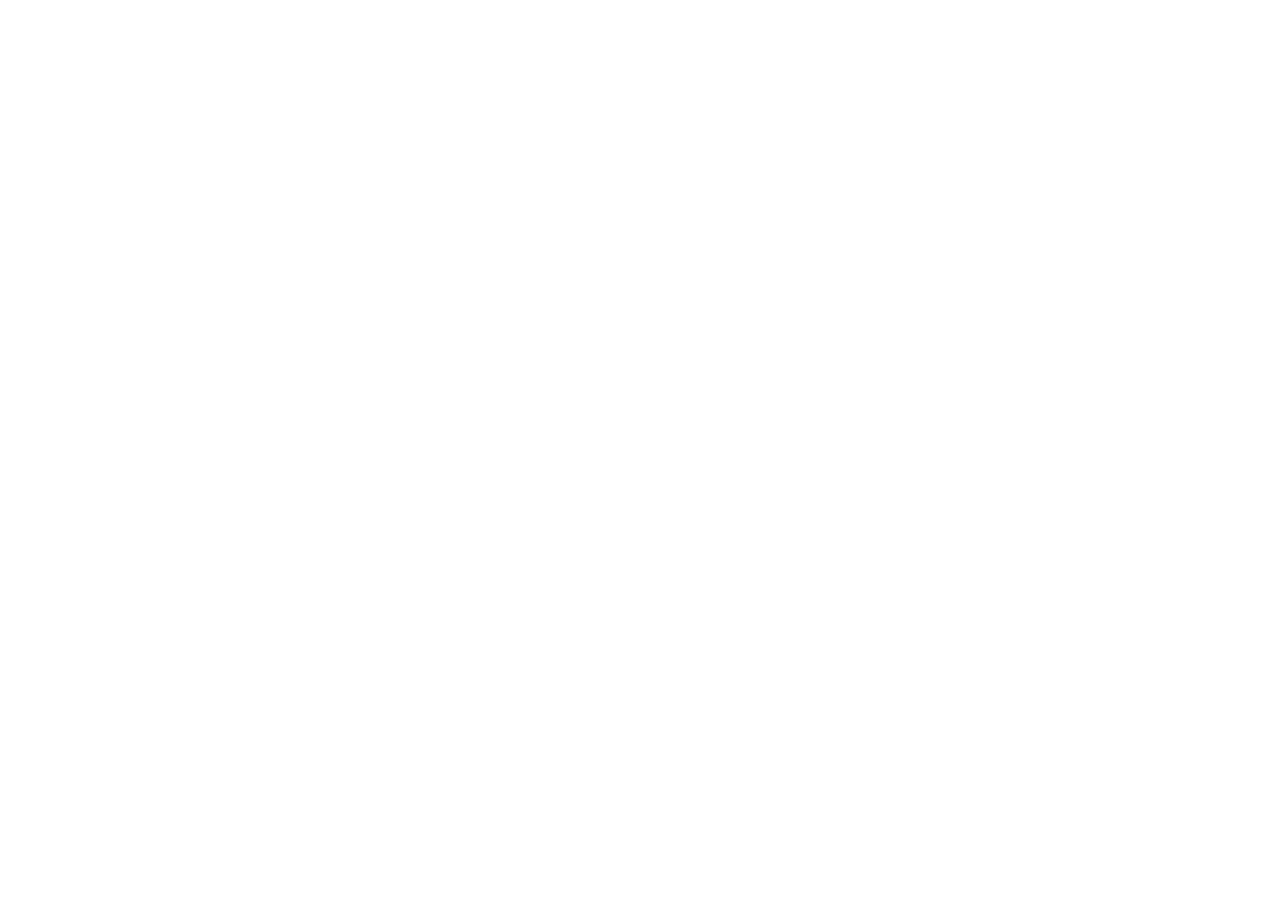
==== digital-collection/index.html @ b351100f "initial commit" ====
<!DOCTYPE html>
<html lang="en">

    <head>
        <meta charset="UTF-8">
        <meta name="viewport" content="width=device-width, initial-scale=1.0">
        <link rel="stylesheet" href="style.css">
        <title>Homepage</title>
    </head>

    <body>
        <script src="script.js"></script>
    </body>

</html>
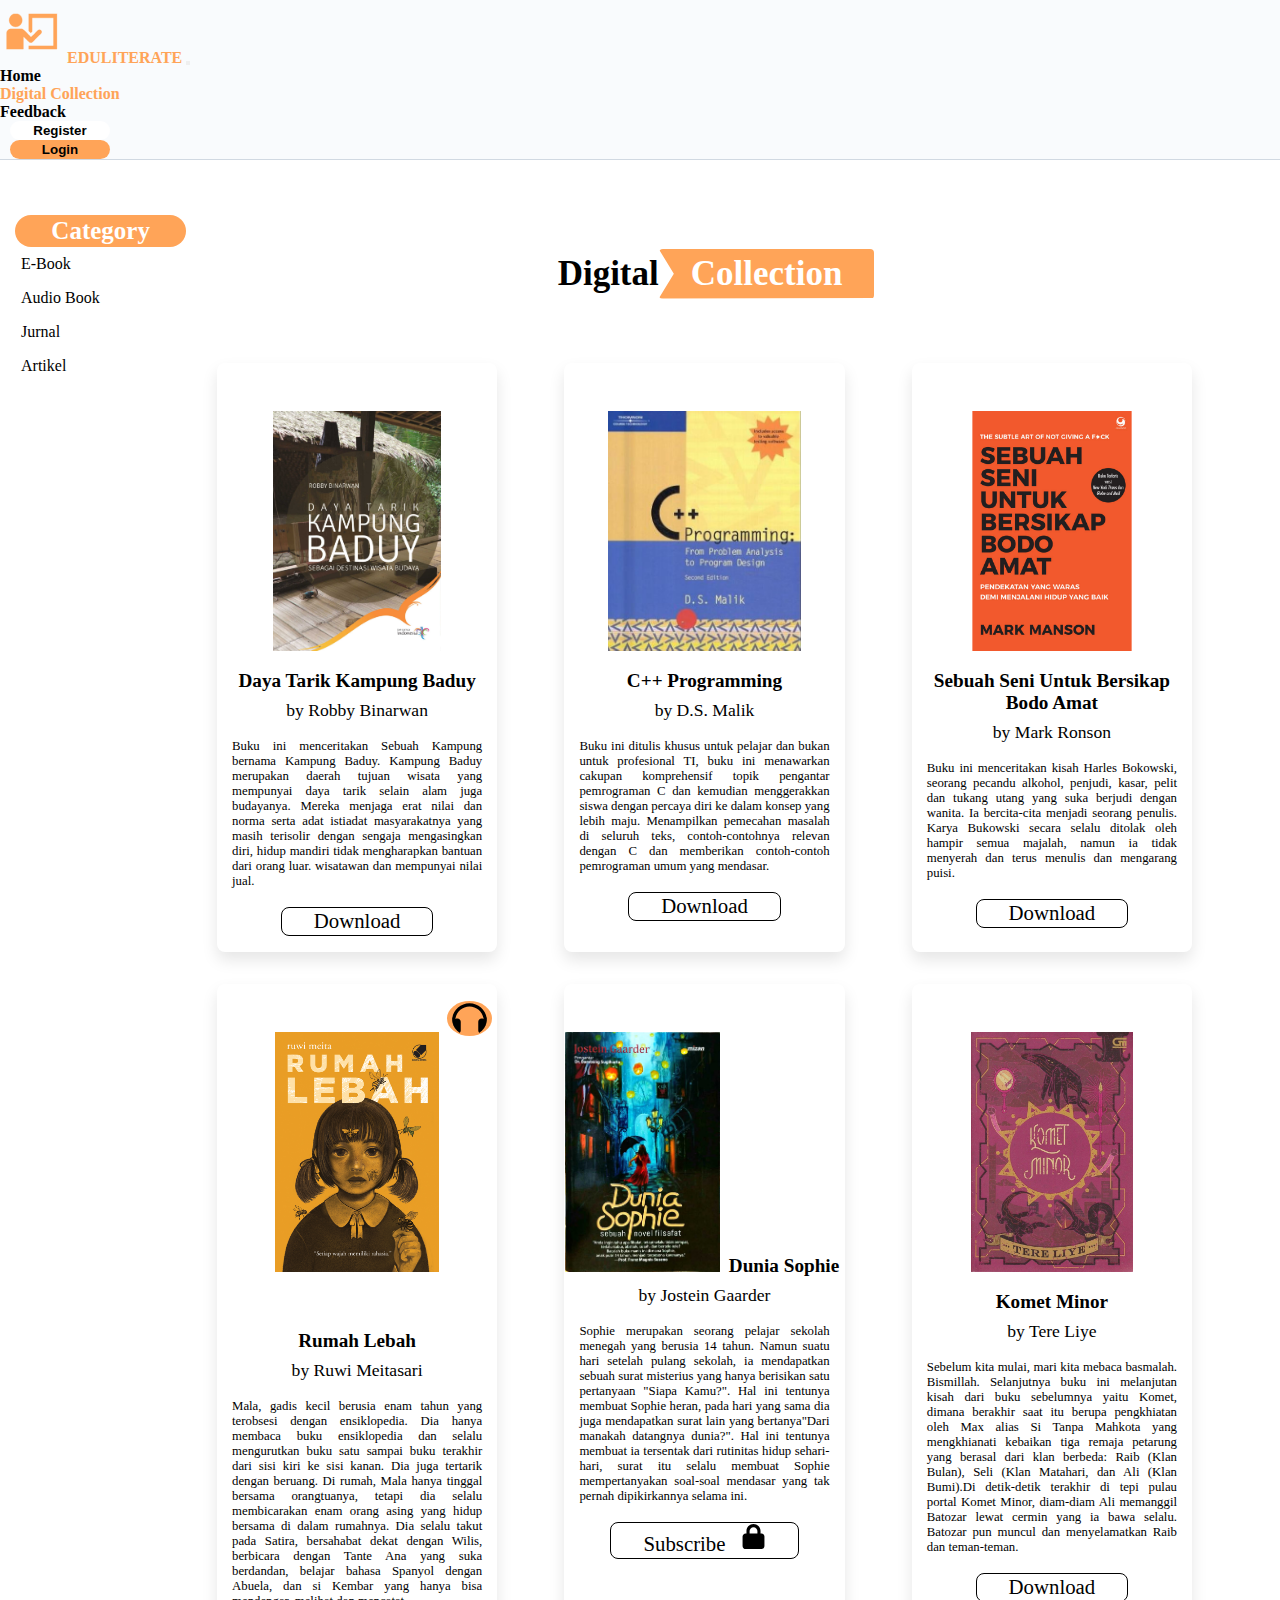
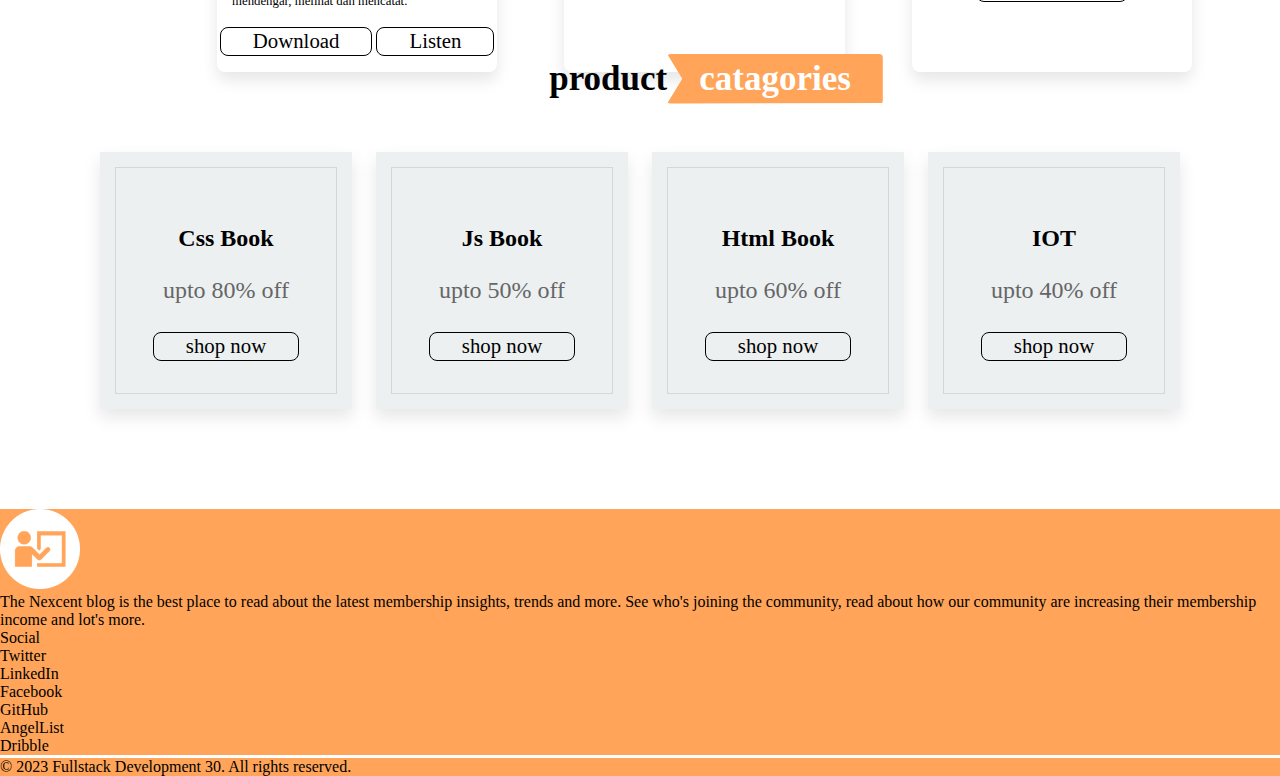
==== commit f5119120: "merubah design awal, merapihkan bagian digital collection, merapihkan bagian category, menambahkan g" ====
--- a/digital-collection/index.html
+++ b/digital-collection/index.html
@@ -4,12 +4,227 @@
     <head>
         <meta charset="UTF-8">
         <meta name="viewport" content="width=device-width, initial-scale=1.0">
+        <title>Eduliterate</title>
+        <link href="https://cdn.jsdelivr.net/npm/bootstrap@5.2.3/dist/css/bootstrap.min.css" rel="stylesheet"
+            integrity="sha384-rbsA2VBKQhggwzxH7pPCaAqO46MgnOM80zW1RWuH61DGLwZJEdK2Kadq2F9CUG65" crossorigin="anonymous">
         <link rel="stylesheet" href="style.css">
-        <title>Homepage</title>
+
     </head>
 
     <body>
-        <script src="script.js"></script>
+        <!-- Navbar -->
+        <nav class="navbar navbar-expand-lg navbar-light bg-navbar px-4">
+            <img src="./assets/img/logo.png" class="logo me-2">
+            <a class="logo-text navbar-brand" href="#">EDULITERATE</a>
+            <button class="navbar-toggler" type="button" data-bs-toggle="collapse" data-bs-target="#navbarNav"
+                aria-controls="navbarNav" aria-expanded="false" aria-label="Toggle navigation">
+                <span class="navbar-toggler-icon"></span>
+            </button>
+            <div class="collapse navbar-collapse ms-4" id="navbarNav">
+                <ul class="navbar-nav">
+                    <li class="nav-item">
+                        <a class="nav-link navigation" href="#">Home</a>
+                    </li>
+                    <li class="nav-item">
+                        <a class="nav-link navigation active" href="#">Digital Collection</a>
+                    </li>
+                    <li class="nav-item">
+                        <a class="nav-link navigation" href="#">Feedback</a>
+                    </li>
+                </ul>
+                <!-- Move the buttons to the right -->
+                <ul class="navbar-nav ms-auto">
+                    <li class="nav-item">
+                        <button class="button-white" href="#">Register</button>
+                    </li>
+                    <li class="nav-item">
+                        <button class="button-orange" href="#">Login</button>
+                    </li>
+                </ul>
+            </div>
+        </nav>
+        <!--Category-->
+        <section class="section-body">
+            <ul>
+                <h4>
+                    <span>Category</span>
+                </h4>
+                <li><a href="#E-book">E-Book</a></li>
+                <li><a href="#Audio Book">Audio Book</a></li>
+                <li><a href="#Jurnal">Jurnal</a></li>
+                <li><a href="#Artikel">Artikel</a></li>
+            </ul>
+        </section>
+        <!--Product-->
+
+        <section class="product" id="product">
+            <h1 class="heading">Digital<span>Collection</span></h1>
+            <div class="product-slider">
+                <div class="wrapper">
+                    <div class="box">
+                        <img src="./assets/img/book-daya-tarik-kampung-baduy.jpg" alt="">
+                        <h3>Daya Tarik Kampung Baduy</h3>
+                        <div class="price">by Robby Binarwan</div>
+                        <div class="description">
+                            <span>Buku ini menceritakan Sebuah Kampung bernama Kampung Baduy. Kampung Baduy
+                                merupakan daerah tujuan wisata yang mempunyai daya tarik
+                                selain alam juga budayanya. Mereka menjaga erat nilai dan norma serta adat istiadat
+                                masyarakatnya yang masih terisolir dengan sengaja mengasingkan diri, hidup mandiri tidak
+                                mengharapkan bantuan dari orang luar.
+                                wisatawan dan mempunyai nilai jual.</span>
+                        </div>
+                        <div class=""></div>
+                        <a href="#" class="btn">Download</a>
+                    </div>
+                    <div class="box">
+                        <img src="./assets/img/book-c++.jpg" alt="">
+                        <h3>C++ Programming</h3>
+                        <div class="price">by D.S. Malik</div>
+                        <div class="description">
+                            <span> Buku ini ditulis khusus untuk pelajar dan bukan untuk profesional TI, buku ini
+                                menawarkan cakupan komprehensif topik pengantar pemrograman C dan kemudian menggerakkan
+                                siswa dengan percaya diri ke dalam konsep yang
+                                lebih maju. Menampilkan pemecahan masalah di seluruh teks, contoh-contohnya relevan
+                                dengan C dan memberikan contoh-contoh pemrograman umum yang mendasar. </span>
+                        </div>
+                        <a href="#" class="btn">Download</a>
+                    </div>
+                    <div class="box">
+                        <img src="./assets/img/buku-bodo-amat.png" alt="">
+                        <h3>Sebuah Seni Untuk Bersikap Bodo Amat</h3>
+                        <div class="price">by Mark Ronson</div>
+                        <div class="description">
+                            <span> Buku ini menceritakan kisah Harles Bokowski, seorang pecandu alkohol, penjudi, kasar,
+                                pelit dan tukang utang yang suka berjudi dengan wanita. Ia bercita-cita menjadi seorang
+                                penulis. Karya Bukowski secara selalu ditolak oleh hampir semua majalah, namun ia tidak
+                                menyerah dan terus menulis dan mengarang puisi.</span>
+                        </div>
+                        <a href="#" class="btn">Download</a>
+                    </div>
+                </div>
+            </div>
+            <div class="product-slider">
+                <div class="wrapper">
+                    <div class="box">
+                        <img src="./assets/img/buku-rumah-lebah.jpg" alt="">
+                        <div class="logo-audiobook">
+                            <img src="./assets/img/headphones-solid.svg" alt="">
+                        </div>
+                        <h3>Rumah Lebah</h3>
+                        <div class="price">by Ruwi Meitasari</div>
+                        <div class="description">
+                            <span> Mala, gadis kecil berusia enam tahun yang terobsesi dengan ensiklopedia. Dia hanya
+                                membaca buku ensiklopedia dan selalu mengurutkan buku satu sampai buku terakhir dari
+                                sisi kiri ke sisi kanan. Dia juga tertarik dengan beruang.
+                                Di rumah, Mala hanya tinggal bersama orangtuanya, tetapi dia selalu membicarakan enam
+                                orang asing yang hidup bersama di dalam rumahnya. Dia selalu takut pada Satira,
+                                bersahabat dekat dengan Wilis, berbicara dengan Tante Ana yang suka berdandan, belajar
+                                bahasa Spanyol dengan Abuela, dan si Kembar yang hanya bisa mendengar, melihat dan
+                                mencatat.</span>
+                        </div>
+                        <a href="#" class="btn">Download</a>
+                        <a href="#" class="btn">Listen</a>
+                    </div>
+                    <div class="box">
+                        <img src="./assets/img/buku-dunia-sophie.jpg" alt="">
+                        <h3>Dunia Sophie</h3>
+                        <div class="price">by Jostein Gaarder</div>
+                        <div class="description">
+                            <span> Sophie merupakan seorang pelajar sekolah menegah yang berusia 14 tahun. Namun suatu
+                                hari setelah pulang sekolah, ia mendapatkan sebuah surat misterius yang hanya berisikan
+                                satu pertanyaan "Siapa Kamu?". Hal ini tentunya membuat Sophie heran, pada hari yang
+                                sama dia juga mendapatkan surat lain yang bertanya"Dari manakah datangnya dunia?". Hal
+                                ini tentunya membuat ia tersentak dari rutinitas hidup sehari-hari, surat itu selalu
+                                membuat Sophie mempertanyakan soal-soal mendasar yang tak pernah dipikirkannya selama
+                                ini.</span>
+                        </div>
+                        <a href="#" class="btn">Subscribe<span id="subs-button"><img src="./assets/img/lock-solid.svg"
+                                    alt=""></span></a>
+                    </div>
+                    <div class="box">
+                        <img src="./assets/img/buku-komet-minor.jpg" alt="">
+                        <h3>Komet Minor</h3>
+                        <div class="price">by Tere Liye</div>
+                        <div class="description">
+                            <span> Sebelum kita mulai, mari kita mebaca basmalah. Bismillah. Selanjutnya buku ini
+                                melanjutan kisah dari buku sebelumnya yaitu Komet, dimana berakhir saat itu berupa
+                                pengkhiatan oleh Max alias Si Tanpa Mahkota yang mengkhianati kebaikan tiga remaja
+                                petarung yang berasal dari klan berbeda: Raib (Klan Bulan), Seli (Klan Matahari, dan Ali
+                                (Klan Bumi).Di detik-detik terakhir di tepi pulau portal Komet Minor, diam-diam Ali
+                                memanggil Batozar lewat cermin yang ia bawa selalu. Batozar pun muncul dan menyelamatkan
+                                Raib dan teman-teman.</span>
+                        </div>
+                        <a href="#" class="btn">Download</a>
+                    </div>
+                </div>
+            </div>
+            </div>
+        </section>
+        <!--Product Categories-->
+        <section class="catagories" id="catagories">
+            <h1 class="heading">product<span>catagories</span></h1>
+            <div class="box-container">
+                <div class="box">
+                    <img src="image/01.png" alt="">
+                    <h3>Css Book</h3>
+                    <p>upto 80% off</p>
+                    <a href="#" class="btn">shop now</a>
+                </div>
+                <div class="box">
+                    <img src="image/02.png" alt="">
+                    <h3>Js Book</h3>
+                    <p>upto 50% off</p>
+                    <a href="#" class="btn">shop now</a>
+                </div>
+                <div class="box">
+                    <img src="image/03.png" alt="">
+                    <h3>Html Book</h3>
+                    <p>upto 60% off</p>
+                    <a href="#" class="btn">shop now</a>
+                </div>
+                <div class="box">
+                    <img src="image/04.png" alt="">
+                    <h3>IOT</h3>
+                    <p>upto 40% off</p>
+                    <a href="#" class="btn">shop now</a>
+                </div>
+            </div>
+        </section>
+        <!--Footer-->
+        <footer>
+            <div class="container-fluid footer pt-5 px-5">
+                <div class="row mb-5">
+                    <div class="col-auto">
+                        <img class="img-fluid" src="assets/img/avatars.png">
+                    </div>
+                    <div class="col-lg-4 mt-2">
+                        <p class="text-white">The Nexcent blog is the best place to read about the latest membership
+                            insights, trends and more. See who's joining the community, read about how our community are
+                            increasing their membership income and lot's more.​</p>
+                    </div>
+                    <div class="col-lg-auto text-white ms-auto me-5">
+                        <div>Social</div>
+                        <div>Twitter</div>
+                        <div>LinkedIn</div>
+                        <div>Facebook</div>
+                        <div>GitHub</div>
+                        <div>AngelList</div>
+                        <div>Dribble</div>
+                    </div>
+                </div>
+                <hr style="background-color: white; height: 3px; border: none;">
+                <div class="row">
+                    <div class="col text-left text-white">
+                        <p>© 2023 Fullstack Development 30. All rights reserved.</p>
+                    </div>
+                </div>
+            </div>
+
+            <!-- Bootstrap JS and jQuery -->
+            <script src="https://cdn.jsdelivr.net/npm/bootstrap@5.2.3/dist/js/bootstrap.bundle.min.js"
+                integrity="sha384-kenU1KFdBIe4zVF0s0G1M5b4hcpxyD9F7jL+jjXkk+Q2h455rYXK/7HAuoJl+0I4"
+                crossorigin="anonymous"></script>
+        </footer>
     </body>
 
 </html>--- a/digital-collection/style.css
+++ b/digital-collection/style.css
@@ -0,0 +1,288 @@
+/* Navbar */
+.logo {
+    max-width: 100px;
+}
+
+.logo-text {
+    font-weight: bold;
+    color: #FFA458 !important;
+}
+
+.button-orange {
+    background-color: #FFA458;
+    border-radius: 50px;
+    padding: 2px 20px;
+    min-width: 100px;
+    border: 0;
+    font-weight: bold;
+    margin: 0 10px;
+}
+
+.bg-orange {
+    background-color: #FFA458;
+    border: none;
+}
+
+.button-orange:hover {
+    background-color: #ef7919;
+}
+
+.button-white {
+    background-color: #FFFFFF;
+    border-radius: 50px;
+    padding: 2px 20px;
+    min-width: 100px;
+    border: 0;
+    font-weight: bold;
+    margin: 0 10px;
+}
+
+.navigation {
+    color: #000000;
+    font-weight: bold;
+}
+
+.active {
+    color: #FFA458 !important;
+}
+
+.image-center {
+    width: 70%;
+}
+
+.bg-navbar {
+    background-color: #F9FBFD;
+    border-bottom: 1px solid #D1D9E2;
+}
+
+/* Category*/
+.section-body{
+    padding-top: 55px;
+    padding-left: 5px;
+}
+.section-body h4{
+    font-size: 25px;
+    background-color: #FFA458;
+    border-radius: 50px;
+    padding: 2px 15px;
+    min-width: 100px;
+    border: 0;
+    font-weight: bold;
+    margin: 0 10px;
+    text-align: center;
+    color: #FFFFFF;
+}
+.section-body ul {
+    list-style-type: none;
+    width: 15%;
+    position: relative;
+    height: auto;
+}
+  
+  .section-body  li a {
+    display: inline-block;
+    color: #000;
+    padding: 8px 16px;
+    text-decoration: none;
+  }
+  
+  .section-body li a.active {
+    background-color: #04AA6D;
+    color: white;
+  }
+  
+  .section-body li a:hover {
+    color: #FFA458;
+  }
+/* Product */
+@font-face {
+    font-family: 'iran_sans_medi';
+    src: url('../Fonts/iran_sans_medi.woff') format('woff');
+    font-family:iran_sans_light;
+}
+*{
+    margin: 0;
+    padding: 0;
+}
+ul{
+    list-style: none;
+}
+a{
+    text-decoration: none;
+}
+.container{
+    position: relative;
+    margin: -170px 72px;
+    padding: 0px 25px;
+}
+.heading{
+    text-align: center;
+    position: relative;
+    margin: -150px -152px 0px 0px;
+    padding: 1rem 0;
+    padding-bottom: 3rem;
+    font-size: 35px;
+    color: #000;
+}
+.heading span{
+    background-color: #FFA458;
+    color: #fff;
+    display: inline-block;
+    padding: .3rem 2rem;
+    border-radius: 4px;
+    clip-path: polygon(100% 0,100% 50%,100% 99%,0% 100%,7% 50%,0% 0%);
+}
+.btn{
+    margin: 0.5rem 0rem 1rem 0rem;
+    display: inline-block;
+    padding: .1rem 2rem;
+    font-size: 1.3rem;
+    border-radius: .5rem;
+    border: .1rem solid #000;
+    color: #000;
+    cursor: pointer;
+    background: none;
+    position:unset;
+}
+.btn:hover{
+    background-color: orangered;
+    color: #fff;
+    border: .1rem solid #fff;
+}
+.product .product-slider{
+    margin: 0px 20px 0px 5px;
+    padding: 1rem;
+}
+.product .product-slider:first-child{
+    margin-bottom: 2rem;
+}
+.product{
+    margin: 100px;
+    margin-top: -100px;
+}
+.wrapper{
+    display: grid;
+    grid-template-columns: repeat(auto-fit,minmax(20rem,1fr));
+    gap: 1.2rem;
+}
+.product .product-slider .box{
+    background-color: #fff;
+    border-radius: .5rem;
+    text-align: center;
+    margin: 0rem -3rem 0rem 6rem;
+    padding: 3rem 0rem 0rem 0rem;
+    outline: .0rem solid rgba(0, 0, 0, .1);
+    outline-offset: -1rem;
+    text-align: center;
+    box-shadow:0 .5rem 1rem rgba(0, 0, 0, .1);
+    transition: .2s linear;
+}
+.product .product-slider .box:hover{
+    outline-offset: 0rem;
+    outline: .1rem solid #000;
+    background-color:#ffa257;
+}
+.product .product-slider .box img{
+    height: 15rem;
+    max-width: 15rem;
+}
+.product .product-slider .box  h3{
+    display: inline-block;
+    margin-top:15px;
+    padding: 0px 5px;
+    border-radius: 45px;
+    font-size: 1.2rem;
+    color: #000000;
+}
+.product .product-slider .box  .price{
+    font-size: 1.1rem;
+    columns: #666;
+    padding: .5rem 0;
+}
+.product .product-slider .box .description{
+    font-size: 0.8rem;
+    text-align:justify;
+    font-weight: 500;
+}
+.product .product-slider .box .description{
+    padding:10px 15px;
+}
+.product .product-slider .box .logo-audiobook img{
+    position: relative;
+    display: inline-block;
+    flex-shrink: 1;
+    background-color:#FFA458;
+    border-radius: 100%;
+    height:35px;
+    width: 35px;
+    bottom: 275px;
+    margin: 0px 230px;
+    padding:0px 5px;
+}
+.btn #subs-button img{
+width:25px;
+height: 25px;
+margin: 0px 0px 2px 5px;
+padding: 0px 0px 0px 10px;
+}
+
+
+/* catagaries */
+.catagories{
+    margin: 100px;
+    margin-top: -100px;
+}
+.catagories .box-container{
+    display: grid;
+    grid-template-columns: repeat(auto-fit,minmax(15rem,1fr));
+    gap: 1.5rem;
+}
+.catagories .box-container .box{
+    padding: 2rem 1rem;
+    background-color: #ecf0f1;
+    outline: .1rem solid rgba(0, 0, 0, .1);
+    outline-offset: -1rem;
+    text-align: center;
+    box-shadow:0 .5rem 1rem rgba(0, 0, 0, .1);
+}
+.catagories .box-container .box:hover{
+    outline: .1rem solid #000;
+    outline-offset: 0rem;
+}
+.catagories .box-container .box img{
+    margin: 1rem 0;
+    height: 10rem;
+}
+.catagories .box-container .box h3{
+    font-size: 1.5rem;
+    color: #000;
+    line-height: 1.5;
+}
+.catagories .box-container .box p{
+    font-size: 1.5rem;
+    color: #666;
+    line-height:1.5;
+    padding: 1rem 0;
+}
+/* Footer */
+.bottom-section {
+    background-image: url('../img/bg-bottom.png');
+    background-size: cover;
+    background-position: center;
+}
+
+.btn-bayar:hover {
+    background-color: #ef7919;
+}
+
+.footer {
+    background-color: #FFA458;
+}
+
+.content {
+    flex: 1;
+}
+
+.custom-padding {
+    padding: 50px;
+}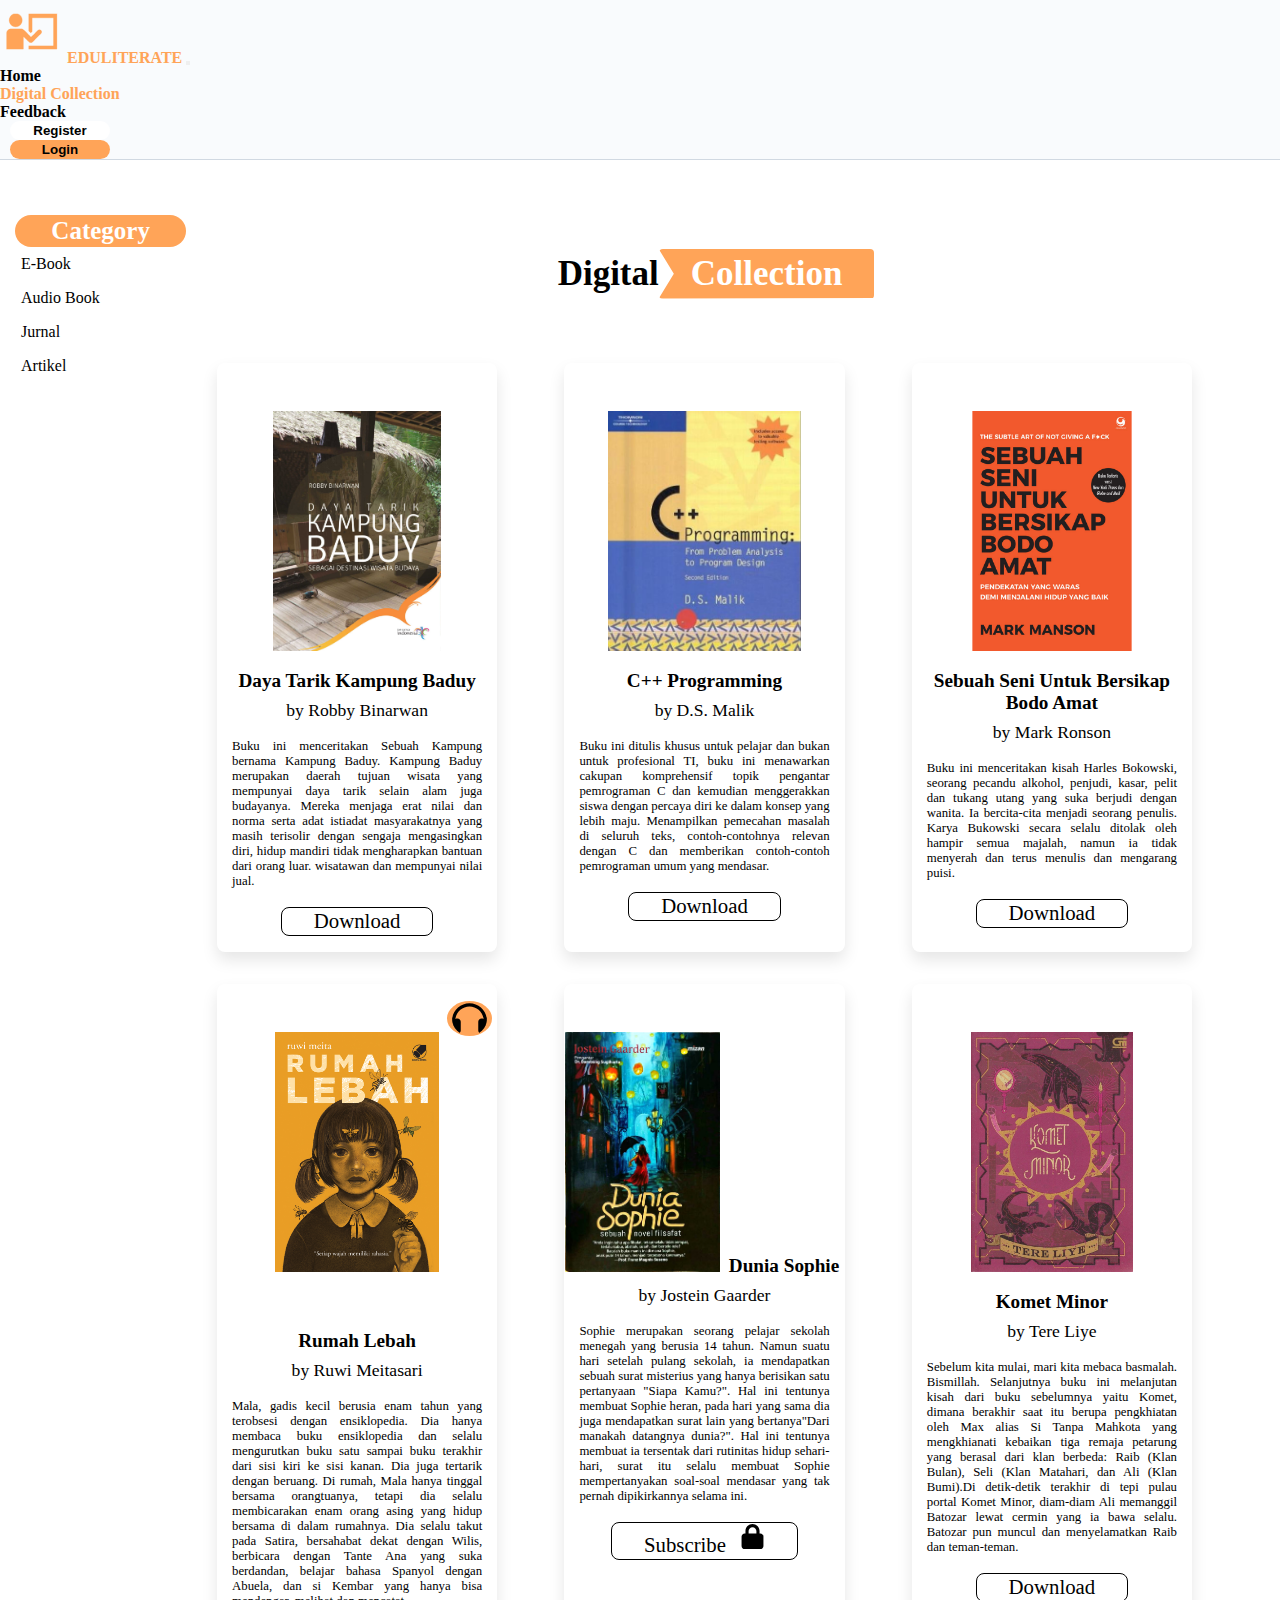
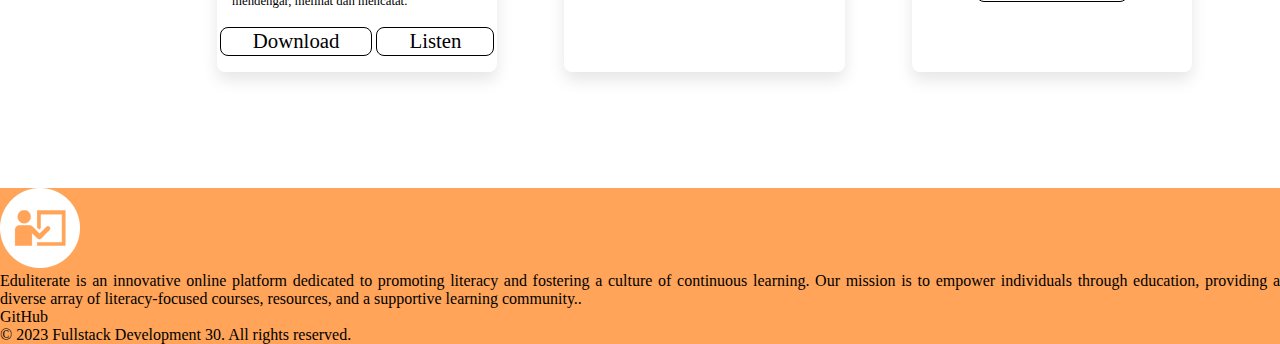
==== commit 0d01db33: "menghapus product categorie" ====
--- a/digital-collection/index.html
+++ b/digital-collection/index.html
@@ -49,8 +49,8 @@
                 <h4>
                     <span>Category</span>
                 </h4>
-                <li><a href="#E-book">E-Book</a></li>
-                <li><a href="#Audio Book">Audio Book</a></li>
+                <li><a href="#E-Book">E-Book</a></li>
+                <li><a href="#Audio-Book">Audio Book</a></li>
                 <li><a href="#Jurnal">Jurnal</a></li>
                 <li><a href="#Artikel">Artikel</a></li>
             </ul>
@@ -61,7 +61,7 @@
             <h1 class="heading">Digital<span>Collection</span></h1>
             <div class="product-slider">
                 <div class="wrapper">
-                    <div class="box">
+                    <div class="box" id="E-Book">
                         <img src="./assets/img/book-daya-tarik-kampung-baduy.jpg" alt="">
                         <h3>Daya Tarik Kampung Baduy</h3>
                         <div class="price">by Robby Binarwan</div>
@@ -89,7 +89,7 @@
                         </div>
                         <a href="#" class="btn">Download</a>
                     </div>
-                    <div class="box">
+                    <div class="box" id="E-Book">
                         <img src="./assets/img/buku-bodo-amat.png" alt="">
                         <h3>Sebuah Seni Untuk Bersikap Bodo Amat</h3>
                         <div class="price">by Mark Ronson</div>
@@ -105,7 +105,7 @@
             </div>
             <div class="product-slider">
                 <div class="wrapper">
-                    <div class="box">
+                    <div class="box" id="Audio-Book">
                         <img src="./assets/img/buku-rumah-lebah.jpg" alt="">
                         <div class="logo-audiobook">
                             <img src="./assets/img/headphones-solid.svg" alt="">
@@ -160,36 +160,7 @@
             </div>
             </div>
         </section>
-        <!--Product Categories-->
-        <section class="catagories" id="catagories">
-            <h1 class="heading">product<span>catagories</span></h1>
-            <div class="box-container">
-                <div class="box">
-                    <img src="image/01.png" alt="">
-                    <h3>Css Book</h3>
-                    <p>upto 80% off</p>
-                    <a href="#" class="btn">shop now</a>
-                </div>
-                <div class="box">
-                    <img src="image/02.png" alt="">
-                    <h3>Js Book</h3>
-                    <p>upto 50% off</p>
-                    <a href="#" class="btn">shop now</a>
-                </div>
-                <div class="box">
-                    <img src="image/03.png" alt="">
-                    <h3>Html Book</h3>
-                    <p>upto 60% off</p>
-                    <a href="#" class="btn">shop now</a>
-                </div>
-                <div class="box">
-                    <img src="image/04.png" alt="">
-                    <h3>IOT</h3>
-                    <p>upto 40% off</p>
-                    <a href="#" class="btn">shop now</a>
-                </div>
-            </div>
-        </section>
+
         <!--Footer-->
         <footer>
             <div class="container-fluid footer pt-5 px-5">
@@ -198,32 +169,21 @@
                         <img class="img-fluid" src="assets/img/avatars.png">
                     </div>
                     <div class="col-lg-4 mt-2">
-                        <p class="text-white">The Nexcent blog is the best place to read about the latest membership
-                            insights, trends and more. See who's joining the community, read about how our community are
-                            increasing their membership income and lot's more.​</p>
+                        <p class="text-white">Eduliterate is an innovative online platform dedicated to promoting
+                            literacy and fostering a culture of continuous learning. Our mission is to empower
+                            individuals through education, providing a diverse array of literacy-focused courses,
+                            resources, and a supportive learning community..​</p>
                     </div>
                     <div class="col-lg-auto text-white ms-auto me-5">
-                        <div>Social</div>
-                        <div>Twitter</div>
-                        <div>LinkedIn</div>
-                        <div>Facebook</div>
                         <div>GitHub</div>
-                        <div>AngelList</div>
-                        <div>Dribble</div>
                     </div>
                 </div>
-                <hr style="background-color: white; height: 3px; border: none;">
                 <div class="row">
                     <div class="col text-left text-white">
                         <p>© 2023 Fullstack Development 30. All rights reserved.</p>
                     </div>
                 </div>
             </div>
-
-            <!-- Bootstrap JS and jQuery -->
-            <script src="https://cdn.jsdelivr.net/npm/bootstrap@5.2.3/dist/js/bootstrap.bundle.min.js"
-                integrity="sha384-kenU1KFdBIe4zVF0s0G1M5b4hcpxyD9F7jL+jjXkk+Q2h455rYXK/7HAuoJl+0I4"
-                crossorigin="anonymous"></script>
         </footer>
     </body>
 
--- a/digital-collection/style.css
+++ b/digital-collection/style.css
@@ -222,67 +222,20 @@
 .btn #subs-button img{
 width:25px;
 height: 25px;
-margin: 0px 0px 2px 5px;
+margin: 0px 0px 3px 4px;
 padding: 0px 0px 0px 10px;
 }
-
-
-/* catagaries */
-.catagories{
-    margin: 100px;
-    margin-top: -100px;
-}
-.catagories .box-container{
-    display: grid;
-    grid-template-columns: repeat(auto-fit,minmax(15rem,1fr));
-    gap: 1.5rem;
-}
-.catagories .box-container .box{
-    padding: 2rem 1rem;
-    background-color: #ecf0f1;
-    outline: .1rem solid rgba(0, 0, 0, .1);
-    outline-offset: -1rem;
-    text-align: center;
-    box-shadow:0 .5rem 1rem rgba(0, 0, 0, .1);
-}
-.catagories .box-container .box:hover{
-    outline: .1rem solid #000;
-    outline-offset: 0rem;
-}
-.catagories .box-container .box img{
-    margin: 1rem 0;
-    height: 10rem;
-}
-.catagories .box-container .box h3{
-    font-size: 1.5rem;
-    color: #000;
-    line-height: 1.5;
-}
-.catagories .box-container .box p{
-    font-size: 1.5rem;
-    color: #666;
-    line-height:1.5;
-    padding: 1rem 0;
-}
+.section-body li a :active ::after #E-Book {
+    background: #FFA458;
+    transition: 0.5s;
+    opacity: 0.5;
+}
+
 /* Footer */
-.bottom-section {
-    background-image: url('../img/bg-bottom.png');
-    background-size: cover;
-    background-position: center;
-}
-
-.btn-bayar:hover {
-    background-color: #ef7919;
-}
-
-.footer {
-    background-color: #FFA458;
-}
-
-.content {
-    flex: 1;
-}
-
-.custom-padding {
-    padding: 50px;
+footer {
+    background-color: #FFA458;
+    width: 100%;
+}
+.text-white{
+    text-align: justify;
 }